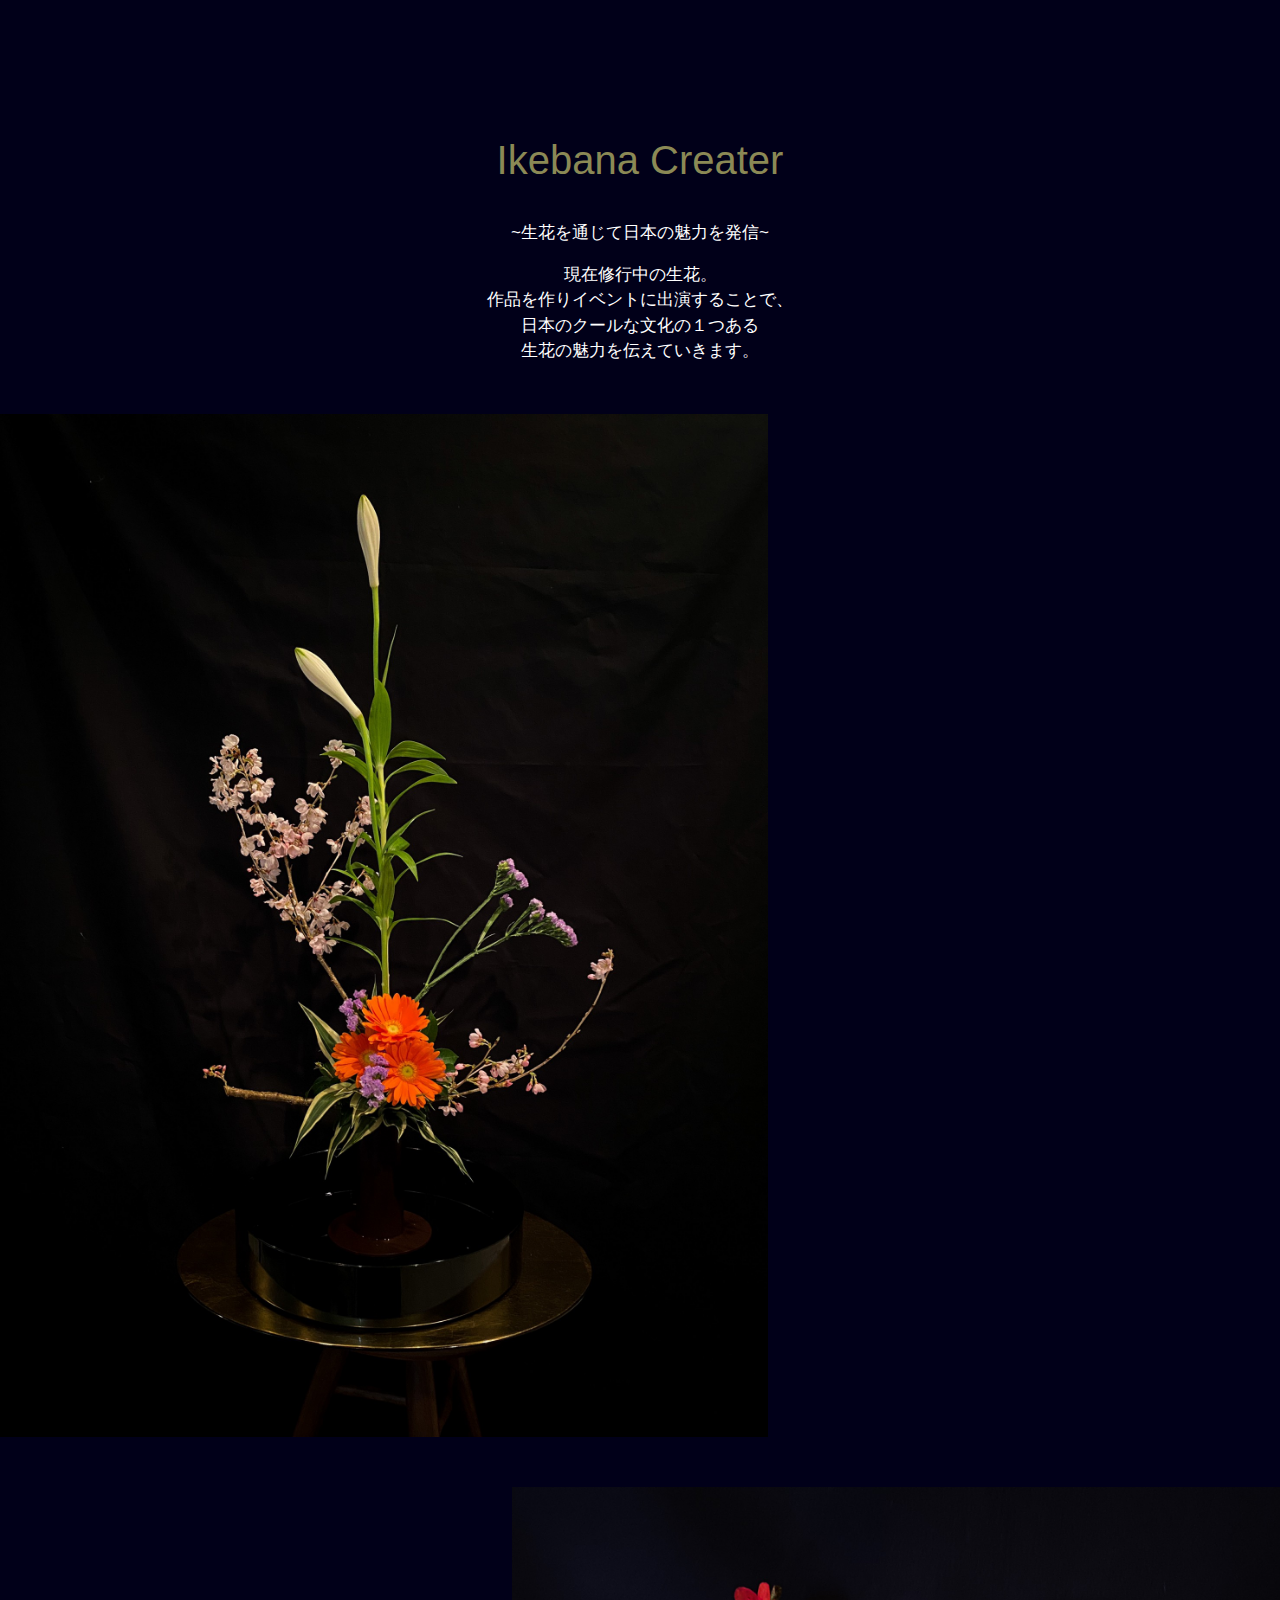
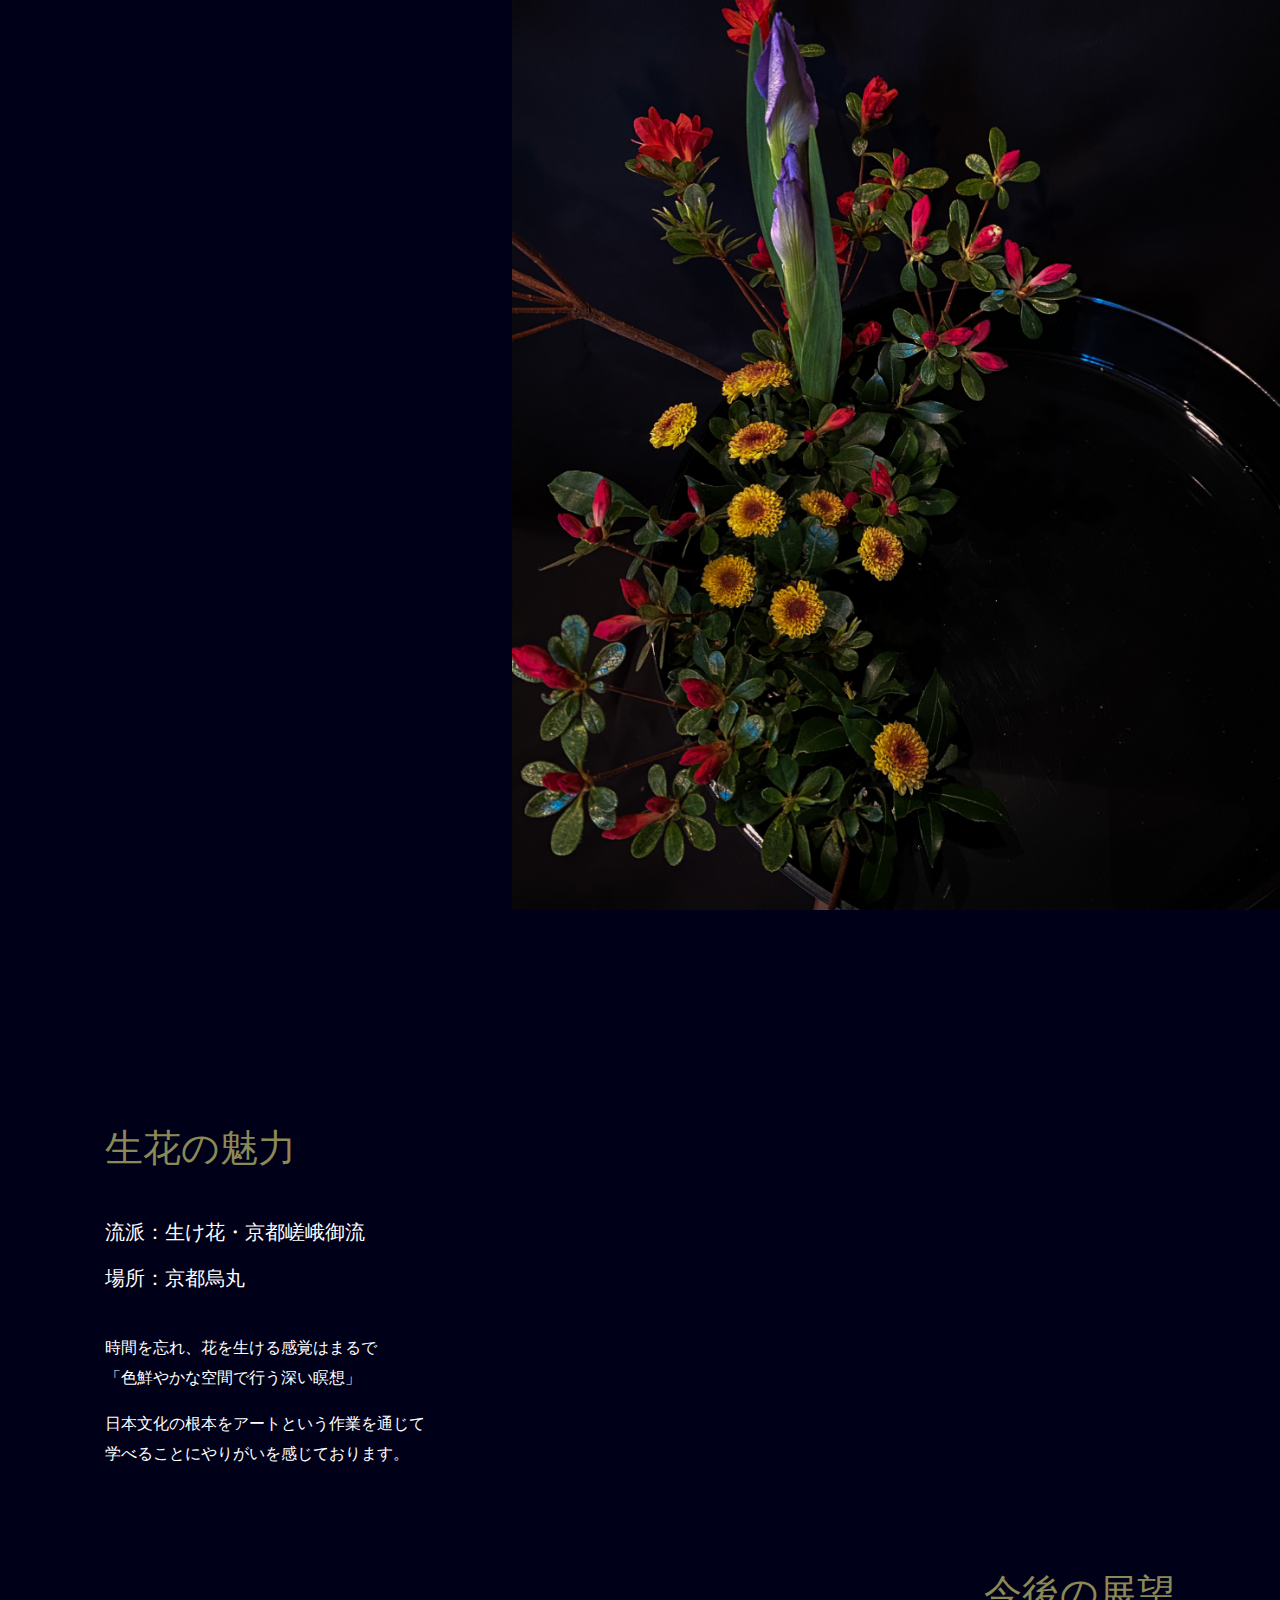
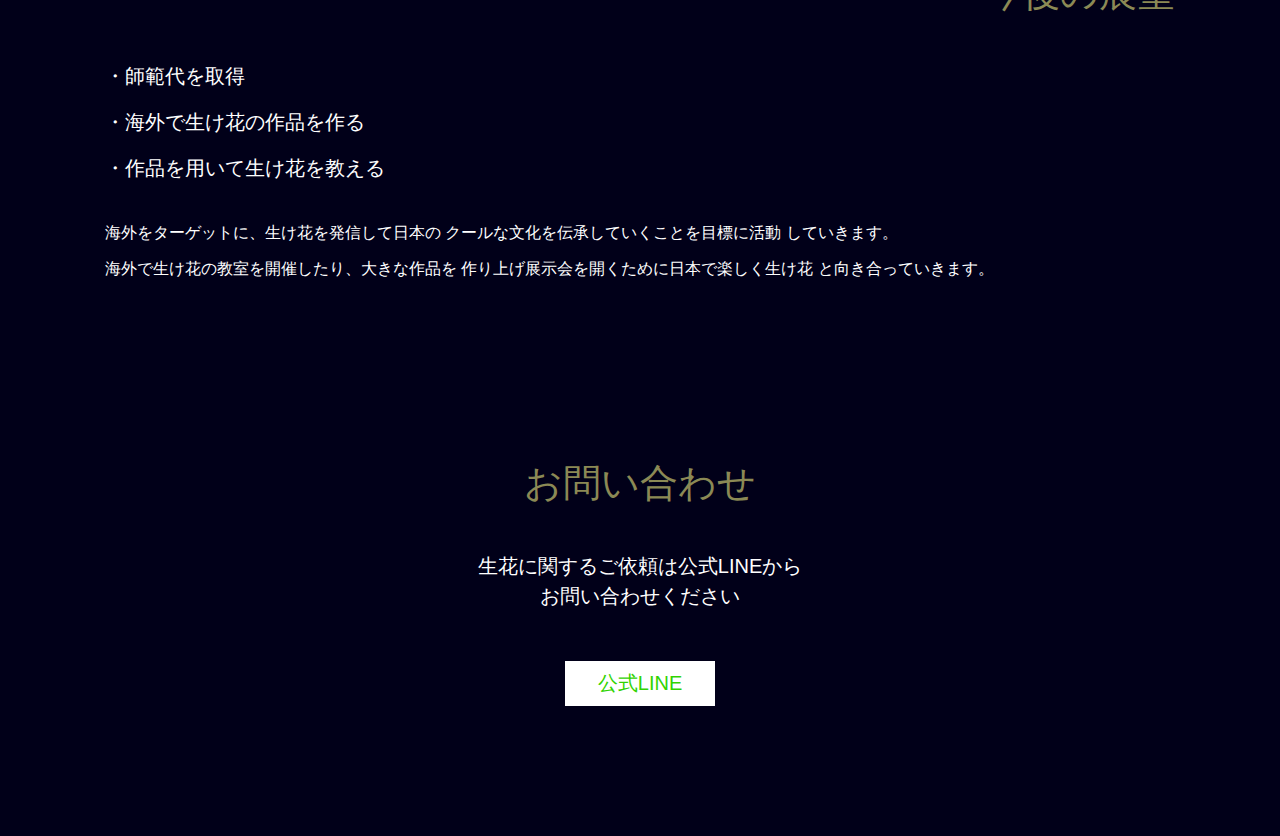
==== ikebana.html @ 538dd711 "test commit" ====
<!DOCTYPE html>
<html lang="ja">

<head>
  <meta charset="UTF-8">
  <meta http-equiv="X-UA-Compatible" content="IE=edge">
  <meta name="viewport" content="width=device-width, initial-scale=1.0">
  <!-- bootstrap -->
  <link rel="stylesheet" href="styles/vendors/bootstrap-reboot.css">
  <!-- google font -->
  <!-- font awesome -->
  <!-- swiper-min.css -->
  <link rel="stylesheet" href="styles/style.css">
  <title>Document</title>
</head>

<body>
  <div id="global-container">
    <div id="container">
      <!-- スクロール検知 -->
      <div class="header-torigger"></div>
      <header class="header">
        <div class="header__inner">
          <div class="header__logo">
            <a href="index.html">テスト</a>
          </div>
          <div class="header__menu-list">

          </div>
          <div class="mobile-menu__btn">
            <span></span>
            <span></span>
            <span></span>
          </div>
        </div>
      </header>
      <div id="content">
        <div class="main-content">
          <main>
            <section class="model_top">
              <div class="model_top__inner">
                <div class="model_top__heding">
                  <h2>Ikebana Creater</h2>
                  <p>~生花を通じて日本の魅力を発信~</p>
                  <p>現在修行中の生花。<br>
                    作品を作りイベントに出演することで、<br>
                    日本のクールな文化の１つある<br>
                    生花の魅力を伝えていきます。</p>
                </div>
                <div class="model_top__image left">
                  <img src="images/takuma21.jpg" alt="">
                </div>
                <div class="model_top__image right">
                  <img src="images/takuma18.jpg" alt="">
                </div>
              </div>
            </section>
            <section class="style section left">
              <div class="section__inner">
                <div class="section__heding">
                  <h2>生花の魅力</h2>
                </div>
                <div class="section__content">
                  <p>流派：生け花・京都嵯峨御流</p>
                  <p>場所：京都烏丸</p>
                </div>
                <div class="section__text">
                  <p>時間を忘れ、花を生ける感覚はまるで<br>
                    「色鮮やかな空間で行う深い瞑想」</p>
                  <p>日本文化の根本をアートという作業を通じて<br>
                    学べることにやりがいを感じております。
                  </p>
                </div>
              </div>
            </section>
            <section class="vision section right">
              <div class="section__inner">
                <div class="section__heding">
                  <h2>今後の展望</h2>
                </div>
                <div class="section__content">
                  <p>・師範代を取得</p>
                  <p>・海外で生け花の作品を作る</p>
                  <p>・作品を用いて生け花を教える</p>
                </div>
                <div class="section__text">
                  <p>海外をターゲットに、生け花を発信して日本の
                    クールな文化を伝承していくことを目標に活動
                    していきます。
                  </p>
                  <p>海外で生け花の教室を開催したり、大きな作品を
                    作り上げ展示会を開くために日本で楽しく生け花
                    と向き合っていきます。</p>
                </div>
              </div>
            </section>
            <section class="customer">
              <div class="customer__inner">
                <div class="customer__heding">
                  <h2>お問い合わせ</h2>
                </div>
                <div class="customer__text">
                  <p>生花に関するご依頼は公式LINEから<br>
                    お問い合わせください</p>
                </div>
                <div class="customer__btn">
                  <a href="#">公式LINE</a>
                </div>
              </div>
            </section>
          </main>
          <!-- <aside></aside> -->
        </div>
      </div>
      <footer>
      </footer>
    </div>
    <div class="mobile-menu">
      mobile-menuです。
    </div>
  </div>
  <!-- JavaScript -->
  <script src="scripts/libs/mobile-menu.js"></script>
  <script src="scripts/main.js"></script>
</body>

</html>
---- styles/style.css ----
@charset "UTF-8";
.cover-slide {
  position: relative;
  overflow: hidden;
}

.cover-slide::after {
  content: "";
  position: absolute;
  z-index: 2;
  top: 0;
  left: 0;
  right: 0;
  bottom: 0;
  background-color: #eaebe6;
  opacity: 0;
}

.cover-slide.inview::after {
  opacity: 1;
  -webkit-animation-name: kf-cover-slide;
          animation-name: kf-cover-slide;
  -webkit-animation-duration: 1.6s;
          animation-duration: 1.6s;
  -webkit-animation-timing-function: ease-in-out;
          animation-timing-function: ease-in-out;
  -webkit-animation-delay: 0s;
          animation-delay: 0s;
  -webkit-animation-iteration-count: 1;
          animation-iteration-count: 1;
  -webkit-animation-direction: normal;
          animation-direction: normal;
  -webkit-animation-fill-mode: both;
          animation-fill-mode: both;
}

@-webkit-keyframes kf-cover-slide {
  0% {
    -webkit-transform-origin: left;
            transform-origin: left;
    -webkit-transform: scaleX(0);
            transform: scaleX(0);
  }
  50% {
    -webkit-transform-origin: left;
            transform-origin: left;
    -webkit-transform: scaleX(1);
            transform: scaleX(1);
  }
  50.1% {
    -webkit-transform-origin: right;
            transform-origin: right;
    -webkit-transform: scaleX(1);
            transform: scaleX(1);
  }
  100% {
    -webkit-transform-origin: right;
            transform-origin: right;
    -webkit-transform: scaleX(0);
            transform: scaleX(0);
  }
}

@keyframes kf-cover-slide {
  0% {
    -webkit-transform-origin: left;
            transform-origin: left;
    -webkit-transform: scaleX(0);
            transform: scaleX(0);
  }
  50% {
    -webkit-transform-origin: left;
            transform-origin: left;
    -webkit-transform: scaleX(1);
            transform: scaleX(1);
  }
  50.1% {
    -webkit-transform-origin: right;
            transform-origin: right;
    -webkit-transform: scaleX(1);
            transform: scaleX(1);
  }
  100% {
    -webkit-transform-origin: right;
            transform-origin: right;
    -webkit-transform: scaleX(0);
            transform: scaleX(0);
  }
}

.img-zoom, .bg-img-zoom {
  opacity: 0;
}

.inview .img-zoom, .inview .bg-img-zoom {
  opacity: 1;
  -webkit-transition: -webkit-transform 0.3s ease;
  transition: -webkit-transform 0.3s ease;
  transition: transform 0.3s ease;
  transition: transform 0.3s ease, -webkit-transform 0.3s ease;
  -webkit-animation-name: kf-img-show;
          animation-name: kf-img-show;
  -webkit-animation-duration: 1.6s;
          animation-duration: 1.6s;
  -webkit-animation-timing-function: ease-in-out;
          animation-timing-function: ease-in-out;
  -webkit-animation-delay: 0s;
          animation-delay: 0s;
  -webkit-animation-iteration-count: 1;
          animation-iteration-count: 1;
  -webkit-animation-direction: normal;
          animation-direction: normal;
  -webkit-animation-fill-mode: none;
          animation-fill-mode: none;
}

.inview .img-zoom:hover, .inview .bg-img-zoom:hover {
  -webkit-transform: scale(1.05);
          transform: scale(1.05);
}

@-webkit-keyframes kf-img-show {
  0% {
    opacity: 0;
  }
  50% {
    opacity: 0;
  }
  50.1% {
    opacity: 1;
    -webkit-transform: scale(1.5);
            transform: scale(1.5);
  }
  100% {
    opacity: 1;
  }
}

@keyframes kf-img-show {
  0% {
    opacity: 0;
  }
  50% {
    opacity: 0;
  }
  50.1% {
    opacity: 1;
    -webkit-transform: scale(1.5);
            transform: scale(1.5);
  }
  100% {
    opacity: 1;
  }
}

.hover-darken::before {
  content: "";
  position: absolute;
  top: 0;
  left: 0;
  width: 100%;
  height: 100%;
  z-index: 1;
  -webkit-transition: background-color 0.3s ease;
  transition: background-color 0.3s ease;
  pointer-events: none;
  -webkit-animation-name: kf-img-show;
          animation-name: kf-img-show;
  -webkit-animation-duration: 1.6s;
          animation-duration: 1.6s;
  -webkit-animation-timing-function: ease-in-out;
          animation-timing-function: ease-in-out;
  -webkit-animation-delay: 0s;
          animation-delay: 0s;
  -webkit-animation-iteration-count: 1;
          animation-iteration-count: 1;
  -webkit-animation-direction: normal;
          animation-direction: normal;
  -webkit-animation-fill-mode: none;
          animation-fill-mode: none;
}

.hover-darken:hover::before {
  background-color: rgba(0, 0, 0, 0.4);
}

.bg-img-zoom {
  background-image: url(images/image-1.jpg);
  background-repeat: no-repeat;
  background-position: center;
  background-size: cover;
  width: 100%;
}

.img-bg50 {
  position: relative;
}

.img-bg50::before {
  display: block;
  content: '';
  padding-top: 50%;
}

h1,
h2,
h3,
h4,
h5,
h6 {
  font-weight: normal;
}

a:hover {
  text-decoration: none;
}

.py-lg, .hero__inner, .career__inner, .topics__inner, .others__inner, .model_top__inner, .section__inner, .customer__inner {
  padding: 80px 0;
}

.content-width, .others__inner, .section__inner, .customer__inner {
  width: 90%;
  margin: 0 auto;
  max-width: 1070px;
}

ul {
  list-style: none;
  margin: 0;
  padding: 0;
}

ul li {
  padding: 0;
  margin: 0;
}

body {
  font-family: "ヒラギノ明朝 ProN", "Hiragino Mincho ProN", "メイリオ", Meiryo, sans-serif;
}

#global-container {
  position: relative;
}

#container {
  position: relative;
}

.header {
  z-index: 100;
  opacity: 0;
  -webkit-transition: opacity 1s ease-in-out;
  transition: opacity 1s ease-in-out;
  position: fixed;
  top: 0;
  left: 0;
  width: 100%;
  height: 80px;
  background-color: rgba(255, 255, 255, 0.7);
}

.header__inner {
  width: calc(100% - 20px);
  margin: 0 auto;
  display: -webkit-box;
  display: -ms-flexbox;
  display: flex;
  -webkit-box-pack: justify;
      -ms-flex-pack: justify;
          justify-content: space-between;
  -webkit-box-align: center;
      -ms-flex-align: center;
          align-items: center;
}

.header__logo {
  line-height: 80px;
}

.header__logo a {
  display: block;
  color: #333;
}

.header__menu-list {
  display: none;
}

.header.torigger {
  -webkit-transition: opacity 1s ease-in-out;
  transition: opacity 1s ease-in-out;
  opacity: 1;
}

.hero {
  height: 100vh;
  background-color: #010019;
  border: none;
}

.hero__image > img {
  -o-object-fit: cover;
     object-fit: cover;
  width: 75%;
}

.hero__main {
  position: relative;
}

.hero__heding h1 {
  position: absolute;
  bottom: -100px;
  right: 0;
  text-align: end;
}

.hero__heding h1 span {
  font-weight: normal;
  letter-spacing: 2px;
  display: table;
  font-size: 50px;
  line-height: 50px;
  margin-bottom: 20px;
  margin-right: 10px;
  padding: 0 15px;
  background-color: #fff;
  color: #8b8955;
}

.hero__official {
  font-size: 30px;
  color: #fff;
  margin: 130px auto;
  text-align: center;
  text-decoration: underline;
}

.career__inner {
  background-color: #010019;
}

.career__image {
  text-align: right;
}

.career__image > h2 {
  color: #8b8955;
  font-size: 40px;
  margin-right: 20px;
}

.career__image .cover-slide {
  width: 70%;
  margin: 0 0 0 auto;
  position: relative;
}

.career__image .cover-slide img {
  -o-object-fit: cover;
     object-fit: cover;
  width: 100%;
}

.career__image .cover-slide::after {
  content: "";
  z-index: 2;
  position: absolute;
  top: 0;
  left: 0;
  right: 0;
  bottom: 0;
  background-color: rgba(255, 255, 255, 0.7);
}

.career__list {
  color: #fff;
  width: 80%;
  margin: 50px auto;
  font-size: 18px;
  margin-bottom: 0;
  line-height: 30px;
}

.topics__inner {
  background-color: #010019;
}

.topics__heding {
  color: #8b8955;
  text-align: center;
  font-size: 30px;
}

.topics__item {
  margin: 40px auto;
}

.topics__image-wrapper {
  position: relative;
}

.topics__image-wrapper img {
  -o-object-fit: cover;
     object-fit: cover;
  width: 100%;
  height: 200px;
}

.topics__image-wrapper h4 {
  position: absolute;
  right: 10px;
  top: 10px;
  color: #fff;
  font-size: 25px;
}

.topics__image-wrapper h4 span {
  display: table;
}

.topics__image-wrapper h4 span:nth-child(1) {
  margin-right: 20px;
}

.topics__image-wrapper h4 span:nth-child(2) {
  margin-left: 25px;
}

.topics__image-wrapper::after {
  position: absolute;
  right: 0;
  bottom: -200px;
  left: -180px;
  width: 0px;
  height: 0px;
  margin: auto;
  content: "";
  border-style: solid;
  border-color: rgba(241, 240, 244, 0.3) transparent transparent transparent;
  border-width: 200px 200px 200px 0;
}

.topics__view {
  position: relative;
  margin-right: 40px;
  margin-top: 40px;
  text-align: right;
}

.topics__view > p {
  color: white;
  font-size: 20px;
}

.topics__view > p::before {
  position: absolute;
  top: 15px;
  right: 110px;
  content: "";
  width: 60px;
  height: 1px;
  background-color: #fff;
}

.others {
  background-color: #010019;
}

.others__heding {
  color: #8b8955;
  font-size: 25px;
}

.others__images {
  margin: 0 auto;
}

.others__row {
  text-align: center;
}

.others__row > img {
  -o-object-fit: cover;
     object-fit: cover;
  margin-bottom: 20px;
}

.others__row.row1 > img, .others__row.row3 > img {
  width: 100%;
}

.others__row.row2 {
  display: -webkit-box;
  display: -ms-flexbox;
  display: flex;
  -webkit-box-pack: justify;
      -ms-flex-pack: justify;
          justify-content: space-between;
}

.others__row.row2 > img {
  width: 40%;
  -ms-flex-preferred-size: 48%;
      flex-basis: 48%;
}

.footer {
  padding: 10px;
}

.footer p {
  text-align: center;
}

/* model.html */
.model_top {
  background-color: #010019;
}

.model_top__heding {
  text-align: center;
}

.model_top__heding h2 {
  margin-top: 50px;
  margin-bottom: 30px;
  color: #8b8955;
  font-size: 40px;
}

.model_top__heding p {
  color: #fff;
  font-size: 17px;
}

.model_top__image {
  margin: 50px 0;
}

.model_top__image img {
  -o-object-fit: cover;
     object-fit: cover;
  width: 60%;
}

.model_top__image.right {
  text-align: right;
}

.section {
  background-color: #010019;
}

.section__heding {
  color: #8b8955;
  font-size: 25px;
}

.section p {
  color: #fff;
}

.section__content {
  margin: 40px auto;
  font-size: 20px;
}

.section__text {
  line-height: 30px;
}

.section.right .section__inner {
  padding-top: 0;
}

.section.right .section__heding {
  text-align: right;
}

.section.right .section__text {
  line-height: 20px;
}

.customer {
  background-color: #010019;
}

.customer__heding {
  color: #8b8955;
  font-size: 25px;
  text-align: center;
}

.customer__text {
  text-align: center;
  color: #fff;
  margin-top: 40px;
  font-size: 20px;
}

.customer__btn a {
  position: relative;
  color: #31d300;
  display: block;
  background: #fff;
  width: 150px;
  text-align: center;
  margin: 50px auto;
  height: 45px;
  line-height: 45px;
  font-size: 20px;
  overflow: hidden;
}

.customer__btn a::before {
  content: "";
  display: inline-block;
  position: absolute;
  top: 0;
  left: 0;
  width: 100%;
  height: 100%;
  background-color: #31d300;
  -webkit-transform: translateX(-100%);
          transform: translateX(-100%);
  z-index: -1;
  -webkit-transition: -webkit-transform 1s;
  transition: -webkit-transform 1s;
  transition: transform 1s;
  transition: transform 1s, -webkit-transform 1s;
}

.customer__btn a:hover::before {
  -webkit-transform: none;
          transform: none;
}

.mobile-menu {
  position: fixed;
  top: 80px;
  left: 0;
  right: 0;
  bottom: 0;
  width: 100%;
  height: 100vh;
  background-color: rgba(255, 255, 255, 0.7);
  -webkit-transform: translateY(calc(-100vh - 100px));
          transform: translateY(calc(-100vh - 100px));
  -webkit-transition: -webkit-transform 1s ease;
  transition: -webkit-transform 1s ease;
  transition: transform 1s ease;
  transition: transform 1s ease, -webkit-transform 1s ease;
  z-index: 10;
}

.mobile-menu.menu-open {
  -webkit-transform: translateY(0);
          transform: translateY(0);
}

.mobile-menu__btn {
  position: fixed;
  top: 25px;
  right: 10px;
}

.mobile-menu__btn > span {
  background-color: #333;
  width: 35px;
  height: 2px;
  display: block;
  margin-bottom: 9px;
  -webkit-transition: -webkit-transform 0.7s;
  transition: -webkit-transform 0.7s;
  transition: transform 0.7s;
  transition: transform 0.7s, -webkit-transform 0.7s;
}

.mobile-menu__btn > span:last-child {
  margin-bottom: 0;
}

.header.open .mobile-menu__btn > span:nth-child(1) {
  -webkit-transition-delay: 70ms;
          transition-delay: 70ms;
  -webkit-transform: translateY(11px) rotate(135deg);
          transform: translateY(11px) rotate(135deg);
}

.header.open .mobile-menu__btn > span:nth-child(2) {
  -webkit-transition-delay: 0s;
          transition-delay: 0s;
  -webkit-transform: translateX(-18px) scaleX(0);
          transform: translateX(-18px) scaleX(0);
}

.header.open .mobile-menu__btn > span:nth-child(3) {
  -webkit-transition-delay: 140ms;
          transition-delay: 140ms;
  -webkit-transform: translateY(-11px) rotate(-135deg);
          transform: translateY(-11px) rotate(-135deg);
}
/*# sourceMappingURL=style.css.map */
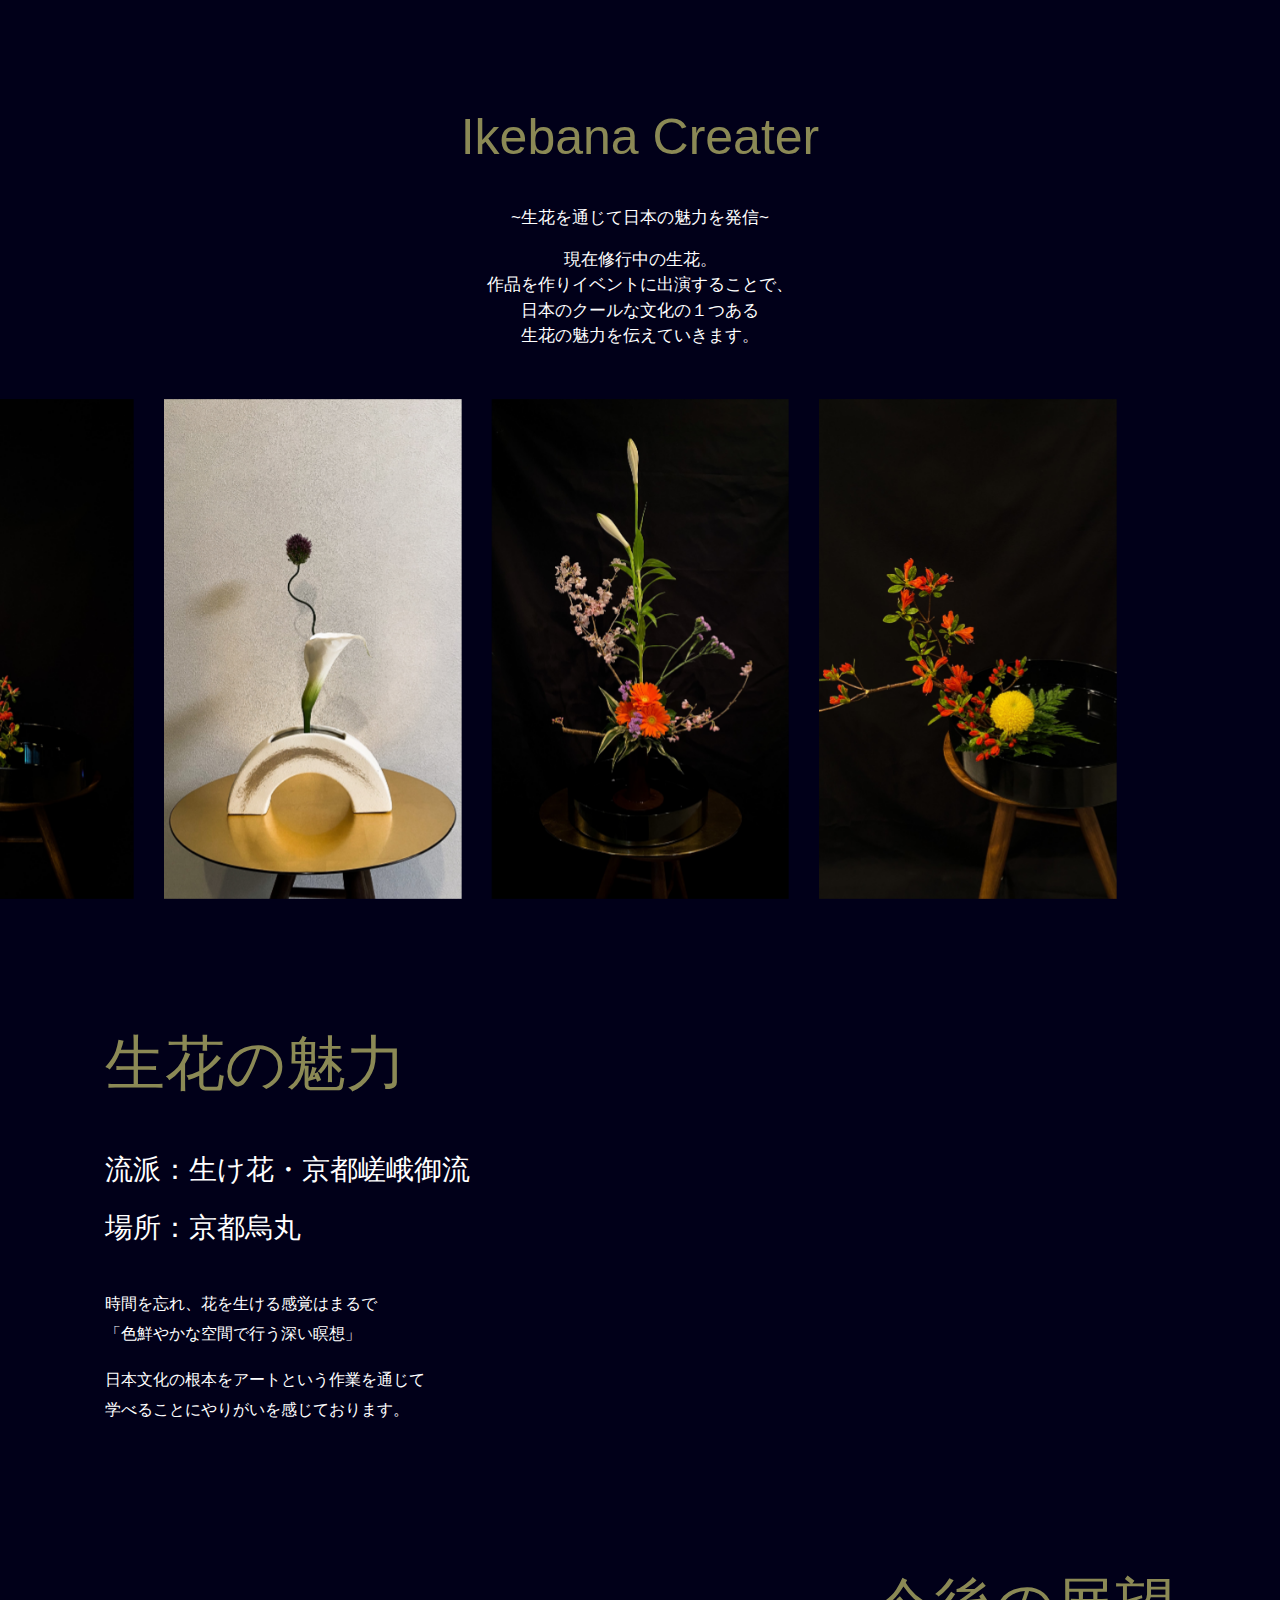
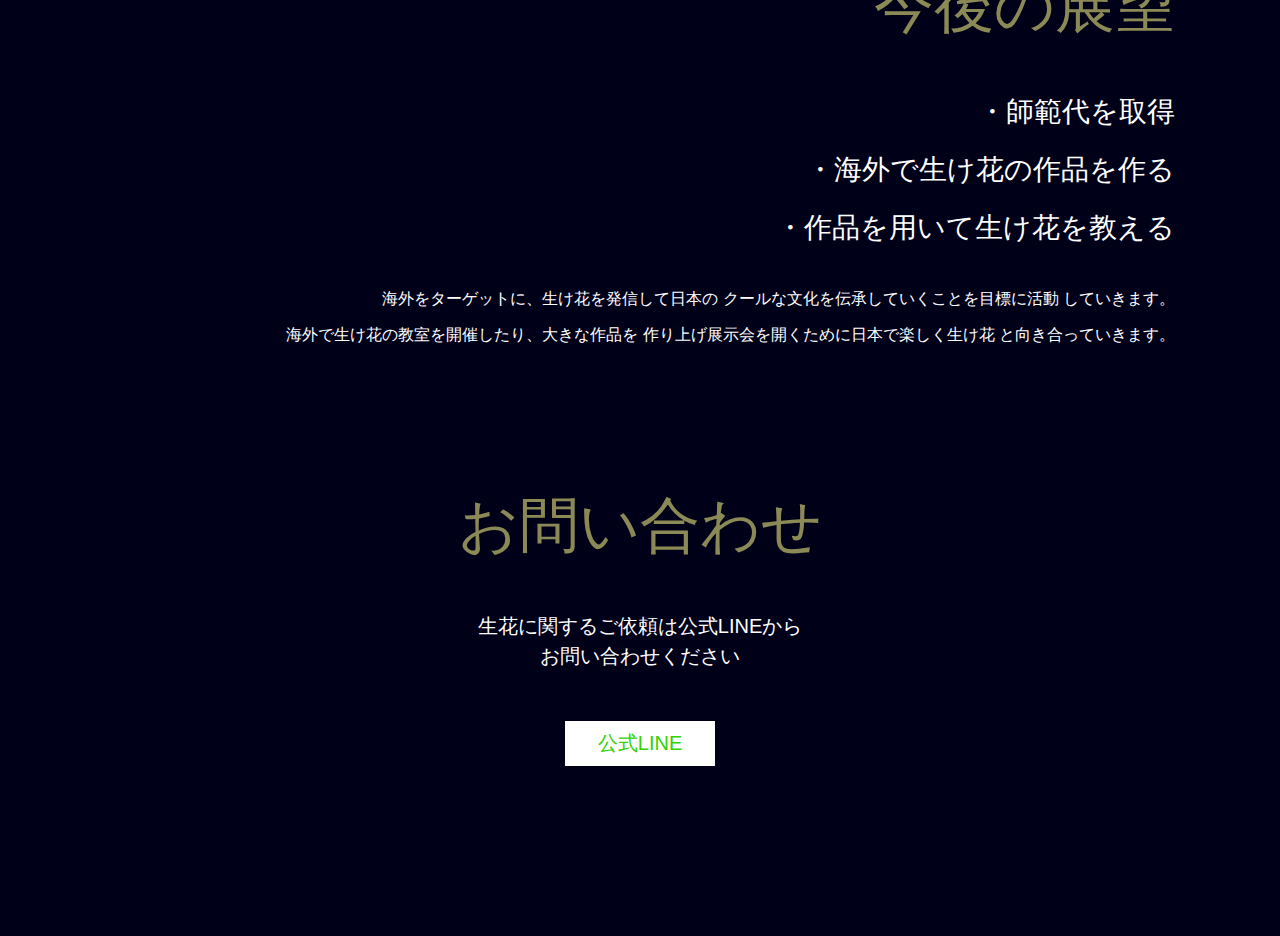
==== commit 2da24ac8: "add desctop design and mobile-mee-menu" ====
--- a/ikebana.html
+++ b/ikebana.html
@@ -10,6 +10,7 @@
   <!-- google font -->
   <!-- font awesome -->
   <!-- swiper-min.css -->
+  <link rel="stylesheet" href="https://unpkg.com/swiper/swiper-bundle.min.css" />
   <link rel="stylesheet" href="styles/style.css">
   <title>Document</title>
 </head>
@@ -22,12 +23,15 @@
       <header class="header">
         <div class="header__inner">
           <div class="header__logo">
-            <a href="index.html">テスト</a>
+            <a href="index.html">Takuma Official</a>
           </div>
-          <div class="header__menu-list">
-
+          <div class="header__menu mobile-none">
+            <ul>
+              <li><a href="model.html">Model</a></li>
+              <li><a href="ikebana.html">Ikebana</a></li>
+            </ul>
           </div>
-          <div class="mobile-menu__btn">
+          <div class="mobile-menu__btn desctop-none">
             <span></span>
             <span></span>
             <span></span>
@@ -47,11 +51,20 @@
                     日本のクールな文化の１つある<br>
                     生花の魅力を伝えていきます。</p>
                 </div>
-                <div class="model_top__image left">
+                <div class="model_top__image left desctop-none ">
                   <img src="images/takuma21.jpg" alt="">
                 </div>
-                <div class="model_top__image right">
+                <div class="model_top__image right desctop-none">
                   <img src="images/takuma18.jpg" alt="">
+                </div>
+                <div class="subhero-swiper mobile-none">
+                  <div class="swiper-wrapper">
+                    <div class="swiper-slide"><img src="images/takuma21.jpg" alt=""></div>
+                    <div class="swiper-slide"><img src="images/takuma13.jpg" alt=""></div>
+                    <div class="swiper-slide"><img src="images/takuma16.jpg" alt=""></div>
+                    <div class="swiper-slide"><img src="images/takuma17.jpg" alt=""></div>
+                    <div class="swiper-slide"><img src="images/takuma26.jpg" alt=""></div>
+                  </div>
                 </div>
               </div>
             </section>
@@ -116,10 +129,30 @@
       </footer>
     </div>
     <div class="mobile-menu">
-      mobile-menuです。
+      <div class="mobile-menu__inner">
+        <div class="mobile-menu__heding">
+          <h2>Topics<span></span></h2>
+        </div>
+        <div class="mobile-menu__list desctop-none">
+          <ul>
+            <li><a href="model.html">Model</a></li>
+            <li><a href="ikebana.html">Ikebana</a></li>
+          </ul>
+        </div>
+        <div class="mobile-menu__heding">
+          <h2>SNS<span></span></h2>
+        </div>
+        <div class="mobile-menu__list desctop-none">
+          <ul>
+            <li><a href="https://www.instagram.com/taku_sailing/">Instagram</a></li>
+            <li><a href="https://m.youtube.com/channel/UC5xnHM4iJIZSHpRstnQI4zA">Youtube</a></li>
+          </ul>
+        </div>
+      </div>
     </div>
   </div>
   <!-- JavaScript -->
+  <script src="https://unpkg.com/swiper/swiper-bundle.min.js"></script>
   <script src="scripts/libs/mobile-menu.js"></script>
   <script src="scripts/main.js"></script>
 </body>
--- a/styles/style.css
+++ b/styles/style.css
@@ -34,6 +34,56 @@
           animation-fill-mode: both;
 }
 
+.cover-slide.hero__cover.inview::after {
+  opacity: 1;
+  -webkit-animation-name: kf-hero-cover-slide-1;
+          animation-name: kf-hero-cover-slide-1;
+  -webkit-animation-duration: 2s;
+          animation-duration: 2s;
+  -webkit-animation-timing-function: ease-in-out;
+          animation-timing-function: ease-in-out;
+  -webkit-animation-delay: 0s;
+          animation-delay: 0s;
+  -webkit-animation-iteration-count: 1;
+          animation-iteration-count: 1;
+  -webkit-animation-direction: normal;
+          animation-direction: normal;
+  -webkit-animation-fill-mode: both;
+          animation-fill-mode: both;
+}
+
+.cover-slide.hero__cover.inview:nth-child(1)::after {
+  -webkit-transition-delay: 0.1s;
+          transition-delay: 0.1s;
+}
+
+.cover-slide.hero__cover.inview:nth-child(2)::after {
+  -webkit-transition-delay: 0.2s;
+          transition-delay: 0.2s;
+}
+
+.cover-slide.hero__cover.inview:nth-child(3)::after {
+  -webkit-transition-delay: 0.3s;
+          transition-delay: 0.3s;
+}
+
+.cover-slide.hero__cover.inview:nth-child(2)::after {
+  -webkit-animation-name: kf-hero-cover-slide-2;
+          animation-name: kf-hero-cover-slide-2;
+  -webkit-animation-duration: 2s;
+          animation-duration: 2s;
+  -webkit-animation-timing-function: ease-in-out;
+          animation-timing-function: ease-in-out;
+  -webkit-animation-delay: 0s;
+          animation-delay: 0s;
+  -webkit-animation-iteration-count: 1;
+          animation-iteration-count: 1;
+  -webkit-animation-direction: normal;
+          animation-direction: normal;
+  -webkit-animation-fill-mode: both;
+          animation-fill-mode: both;
+}
+
 @-webkit-keyframes kf-cover-slide {
   0% {
     -webkit-transform-origin: left;
@@ -85,6 +135,114 @@
             transform-origin: right;
     -webkit-transform: scaleX(0);
             transform: scaleX(0);
+  }
+}
+
+@-webkit-keyframes kf-hero-cover-slide-1 {
+  0% {
+    -webkit-transform-origin: top;
+            transform-origin: top;
+    -webkit-transform: scaleY(0);
+            transform: scaleY(0);
+  }
+  50% {
+    -webkit-transform-origin: top;
+            transform-origin: top;
+    -webkit-transform: scaleY(1);
+            transform: scaleY(1);
+  }
+  50.1% {
+    -webkit-transform-origin: bottom;
+            transform-origin: bottom;
+    -webkit-transform: scalY(1);
+            transform: scalY(1);
+  }
+  100% {
+    -webkit-transform-origin: bottom;
+            transform-origin: bottom;
+    -webkit-transform: scaleY(0);
+            transform: scaleY(0);
+  }
+}
+
+@keyframes kf-hero-cover-slide-1 {
+  0% {
+    -webkit-transform-origin: top;
+            transform-origin: top;
+    -webkit-transform: scaleY(0);
+            transform: scaleY(0);
+  }
+  50% {
+    -webkit-transform-origin: top;
+            transform-origin: top;
+    -webkit-transform: scaleY(1);
+            transform: scaleY(1);
+  }
+  50.1% {
+    -webkit-transform-origin: bottom;
+            transform-origin: bottom;
+    -webkit-transform: scalY(1);
+            transform: scalY(1);
+  }
+  100% {
+    -webkit-transform-origin: bottom;
+            transform-origin: bottom;
+    -webkit-transform: scaleY(0);
+            transform: scaleY(0);
+  }
+}
+
+@-webkit-keyframes kf-hero-cover-slide-2 {
+  0% {
+    -webkit-transform-origin: bottom;
+            transform-origin: bottom;
+    -webkit-transform: scaleY(0);
+            transform: scaleY(0);
+  }
+  50% {
+    -webkit-transform-origin: bottom;
+            transform-origin: bottom;
+    -webkit-transform: scaleY(1);
+            transform: scaleY(1);
+  }
+  50.1% {
+    -webkit-transform-origin: top;
+            transform-origin: top;
+    -webkit-transform: scalY(1);
+            transform: scalY(1);
+  }
+  100% {
+    -webkit-transform-origin: top;
+            transform-origin: top;
+    -webkit-transform: scaleY(0);
+            transform: scaleY(0);
+  }
+}
+
+@keyframes kf-hero-cover-slide-2 {
+  0% {
+    -webkit-transform-origin: bottom;
+            transform-origin: bottom;
+    -webkit-transform: scaleY(0);
+            transform: scaleY(0);
+  }
+  50% {
+    -webkit-transform-origin: bottom;
+            transform-origin: bottom;
+    -webkit-transform: scaleY(1);
+            transform: scaleY(1);
+  }
+  50.1% {
+    -webkit-transform-origin: top;
+            transform-origin: top;
+    -webkit-transform: scalY(1);
+            transform: scalY(1);
+  }
+  100% {
+    -webkit-transform-origin: top;
+            transform-origin: top;
+    -webkit-transform: scaleY(0);
+            transform: scaleY(0);
   }
 }
 
@@ -100,8 +258,8 @@
   transition: transform 0.3s ease, -webkit-transform 0.3s ease;
   -webkit-animation-name: kf-img-show;
           animation-name: kf-img-show;
-  -webkit-animation-duration: 1.6s;
-          animation-duration: 1.6s;
+  -webkit-animation-duration: 2s;
+          animation-duration: 2s;
   -webkit-animation-timing-function: ease-in-out;
           animation-timing-function: ease-in-out;
   -webkit-animation-delay: 0s;
@@ -117,6 +275,21 @@
 .inview .img-zoom:hover, .inview .bg-img-zoom:hover {
   -webkit-transform: scale(1.05);
           transform: scale(1.05);
+}
+
+.hero__cover.inview:nth-child(1) .img-zoom, .hero__cover.inview:nth-child(1) .bg-img-zoom {
+  -webkit-transition-delay: 1;
+          transition-delay: 1;
+}
+
+.hero__cover.inview:nth-child(2) .img-zoom, .hero__cover.inview:nth-child(2) .bg-img-zoom {
+  -webkit-transition-delay: 2;
+          transition-delay: 2;
+}
+
+.hero__cover.inview:nth-child(3) .img-zoom, .hero__cover.inview:nth-child(3) .bg-img-zoom {
+  -webkit-transition-delay: 3;
+          transition-delay: 3;
 }
 
 @-webkit-keyframes kf-img-show {
@@ -198,7 +371,7 @@
 
 .img-bg50::before {
   display: block;
-  content: '';
+  content: "";
   padding-top: 50%;
 }
 
@@ -211,6 +384,10 @@
   font-weight: normal;
 }
 
+a {
+  color: #fff;
+}
+
 a:hover {
   text-decoration: none;
 }
@@ -238,6 +415,10 @@
 
 body {
   font-family: "ヒラギノ明朝 ProN", "Hiragino Mincho ProN", "メイリオ", Meiryo, sans-serif;
+}
+
+.mobile-none {
+  display: none;
 }
 
 #global-container {
@@ -311,6 +492,7 @@
 }
 
 .hero__heding h1 {
+  z-index: 20;
   position: absolute;
   bottom: -100px;
   right: 0;
@@ -338,7 +520,7 @@
   text-decoration: underline;
 }
 
-.career__inner {
+.career {
   background-color: #010019;
 }
 
@@ -384,7 +566,7 @@
   line-height: 30px;
 }
 
-.topics__inner {
+.topics {
   background-color: #010019;
 }
 
@@ -398,8 +580,22 @@
   margin: 40px auto;
 }
 
+.topics__item a:hover .topics__view {
+  opacity: 1;
+}
+
+.topics__item a:hover .topics__view p::before {
+  width: 120px;
+}
+
+.topics__item a:hover .topics__image-wrapper img {
+  -webkit-transform: scale(1.2);
+          transform: scale(1.2);
+}
+
 .topics__image-wrapper {
   position: relative;
+  overflow: hidden;
 }
 
 .topics__image-wrapper img {
@@ -407,6 +603,10 @@
      object-fit: cover;
   width: 100%;
   height: 200px;
+  -webkit-transition: -webkit-transform 0.5s;
+  transition: -webkit-transform 0.5s;
+  transition: transform 0.5s;
+  transition: transform 0.5s, -webkit-transform 0.5s;
 }
 
 .topics__image-wrapper h4 {
@@ -433,10 +633,9 @@
   position: absolute;
   right: 0;
   bottom: -200px;
-  left: -180px;
+  left: 0;
   width: 0px;
   height: 0px;
-  margin: auto;
   content: "";
   border-style: solid;
   border-color: rgba(241, 240, 244, 0.3) transparent transparent transparent;
@@ -444,6 +643,9 @@
 }
 
 .topics__view {
+  opacity: 0.6;
+  -webkit-transition: opacity 0.5s;
+  transition: opacity 0.5s;
   position: relative;
   margin-right: 40px;
   margin-top: 40px;
@@ -463,6 +665,8 @@
   width: 60px;
   height: 1px;
   background-color: #fff;
+  -webkit-transition: width 1s;
+  transition: width 1s;
 }
 
 .others {
@@ -490,6 +694,7 @@
 
 .others__row.row1 > img, .others__row.row3 > img {
   width: 100%;
+  height: 100%;
 }
 
 .others__row.row2 {
@@ -499,10 +704,14 @@
   -webkit-box-pack: justify;
       -ms-flex-pack: justify;
           justify-content: space-between;
+  -webkit-box-align: start;
+      -ms-flex-align: start;
+          align-items: flex-start;
 }
 
 .others__row.row2 > img {
   width: 40%;
+  height: 250px;
   -ms-flex-preferred-size: 48%;
       flex-basis: 48%;
 }
@@ -661,6 +870,39 @@
           transform: translateY(0);
 }
 
+.mobile-menu__inner {
+  padding: 60px 30px;
+}
+
+.mobile-menu__heding h2 {
+  color: rgba(0, 0, 0, 0.8);
+  position: relative;
+  font-size: 40px;
+  margin-bottom: 50px;
+}
+
+.mobile-menu__heding h2 span {
+  width: 200px;
+  height: 1px;
+  background-color: rgba(0, 0, 0, 0.6);
+  position: absolute;
+  bottom: 0;
+  left: 0;
+}
+
+.mobile-menu__list {
+  margin-bottom: 50px;
+}
+
+.mobile-menu__list ul li {
+  margin: 20px 0;
+}
+
+.mobile-menu__list ul li a {
+  font-size: 25px;
+  color: rgba(0, 0, 0, 0.8);
+}
+
 .mobile-menu__btn {
   position: fixed;
   top: 25px;
@@ -703,4 +945,252 @@
   -webkit-transform: translateY(-11px) rotate(-135deg);
           transform: translateY(-11px) rotate(-135deg);
 }
+
+.swiper-container {
+  width: 100%;
+  padding-top: 50px;
+  padding-bottom: 100px;
+}
+
+.swiper-slide {
+  background-position: center;
+  background-size: cover;
+  width: 300px;
+  height: 300px;
+}
+
+.swiper-slide img {
+  display: block;
+  width: 300px;
+  height: 300px;
+  -o-object-fit: cover;
+     object-fit: cover;
+}
+
+@media (min-width: 960px) {
+  .desctop-none {
+    display: none;
+  }
+  .mobile-none {
+    display: block;
+  }
+  .py-lg, .hero__inner, .career__inner, .topics__inner, .others__inner, .model_top__inner, .section__inner, .customer__inner {
+    padding: 120px 0;
+  }
+  .content_width, .career__inner, .topics__inner {
+    width: 90%;
+    margin: 0 auto;
+    max-width: 1200px;
+  }
+  .header__inner {
+    width: calc(100% - 100px);
+  }
+  .header__inner .mobile-menu__btn {
+    right: 50px;
+  }
+  .header__menu ul {
+    display: -webkit-box;
+    display: -ms-flexbox;
+    display: flex;
+  }
+  .header__menu ul li {
+    margin-right: 40px;
+    font-size: 20px;
+  }
+  .header__menu ul li:last-child {
+    margin: 0;
+  }
+  .header__menu ul li a {
+    color: #333;
+    opacity: 0.7;
+    -webkit-transition: opacity 0.3s;
+    transition: opacity 0.3s;
+  }
+  .header__menu ul li a:hover {
+    opacity: 1;
+  }
+  .hero__inner {
+    padding-top: 0;
+  }
+  .hero__side {
+    position: absolute;
+    left: 40px;
+    top: 230px;
+  }
+  .hero__side a {
+    color: #fff;
+  }
+  .hero__side a p {
+    opacity: 0.6;
+    -webkit-transition: all 1s;
+    transition: all 1s;
+    width: 130px;
+    overflow: hidden;
+    font-size: 18px;
+    margin-bottom: 50px;
+    position: relative;
+  }
+  .hero__side a p span {
+    -webkit-transition: opacity 0.3s, -webkit-transform 1s;
+    transition: opacity 0.3s, -webkit-transform 1s;
+    transition: transform 1s, opacity 0.3s;
+    transition: transform 1s, opacity 0.3s, -webkit-transform 1s;
+    -webkit-transform: translateX(-110px);
+            transform: translateX(-110px);
+    content: "";
+    width: 200px;
+    height: 1px;
+    position: absolute;
+    bottom: 0;
+    left: 0;
+    background-color: #fff;
+    opacity: 0.6;
+  }
+  .hero__side a:hover p {
+    opacity: 1;
+    -webkit-transform: scale(1.1);
+            transform: scale(1.1);
+  }
+  .hero__side a:hover p span {
+    -webkit-transform: translateX(0);
+            transform: translateX(0);
+    opacity: 1;
+  }
+  .hero__desctop__images {
+    display: -webkit-box;
+    display: -ms-flexbox;
+    display: flex;
+    width: 85%;
+    margin: 0 0 0 auto;
+  }
+  .hero__desctop__images .cover-slide {
+    width: 33.3%;
+  }
+  .hero__desctop__images .cover-slide img {
+    -o-object-fit: cover;
+       object-fit: cover;
+    width: 100%;
+    height: 650px;
+  }
+  .hero__heding h1 {
+    left: 20px;
+    bottom: -30px;
+  }
+  .hero__heding h1 span {
+    font-size: 70px;
+    line-height: 70px;
+    margin-left: 20px;
+  }
+  .hero__heding h1 span:nth-child(2) {
+    margin-left: 70px;
+  }
+  .hero__official {
+    margin: 40px 40px;
+    font-size: 20px;
+    letter-spacing: 1px;
+    text-align: right;
+  }
+  .career {
+    background-color: #010019;
+  }
+  .career__inner {
+    display: -webkit-box;
+    display: -ms-flexbox;
+    display: flex;
+    -webkit-box-orient: horizontal;
+    -webkit-box-direction: reverse;
+        -ms-flex-direction: row-reverse;
+            flex-direction: row-reverse;
+    -webkit-box-align: end;
+        -ms-flex-align: end;
+            align-items: flex-end;
+  }
+  .career__image h2 {
+    font-size: 60px;
+    margin: 0;
+  }
+  .career__image .cover-slide {
+    width: 400px;
+    height: 500px;
+  }
+  .career__image .cover-slide img {
+    -o-object-position: 0 -50px;
+       object-position: 0 -50px;
+  }
+  .career__list {
+    font-size: 30px;
+    line-height: 50px;
+  }
+  .topics__heding h2 {
+    font-size: 60px;
+  }
+  .topics__wrapper {
+    display: -webkit-box;
+    display: -ms-flexbox;
+    display: flex;
+    -webkit-box-pack: justify;
+        -ms-flex-pack: justify;
+            justify-content: space-between;
+  }
+  .topics__item {
+    -ms-flex-preferred-size: 43%;
+        flex-basis: 43%;
+    margin: 100px 0;
+    overflow: hidden;
+  }
+  .topics__image-wrapper img {
+    height: 300px;
+  }
+  .topics__image-wrapper::after {
+    bottom: -34%;
+  }
+  .others__inner {
+    padding-top: 0;
+  }
+  .others__heding h2 {
+    font-size: 60px;
+  }
+  .model_top__inner {
+    padding-top: 50px;
+  }
+  .model_top__heding h2 {
+    font-size: 50px;
+  }
+  .subhero-swiper {
+    width: 100%;
+    height: 500px;
+    overflow: hidden;
+    margin-top: 50px;
+  }
+  .subhero-swiper .swiper-slide {
+    text-align: center;
+    font-size: 18px;
+    background: #fff;
+    /* Center slide text vertically */
+  }
+  .subhero-swiper .swiper-slide img {
+    display: block;
+    width: 100% !important;
+    height: 500px !important;
+    -o-object-fit: cover;
+       object-fit: cover;
+  }
+  .section__inner,
+  .customer__inner {
+    padding-top: 0;
+  }
+  .section__heding,
+  .customer__heding {
+    font-size: 40px;
+  }
+  .section__content,
+  .customer__content {
+    font-size: 28px;
+  }
+  .section.right .section__content,
+  .section.right .section__text {
+    margin: 40px 0 0 auto;
+    text-align: right;
+  }
+}
 /*# sourceMappingURL=style.css.map */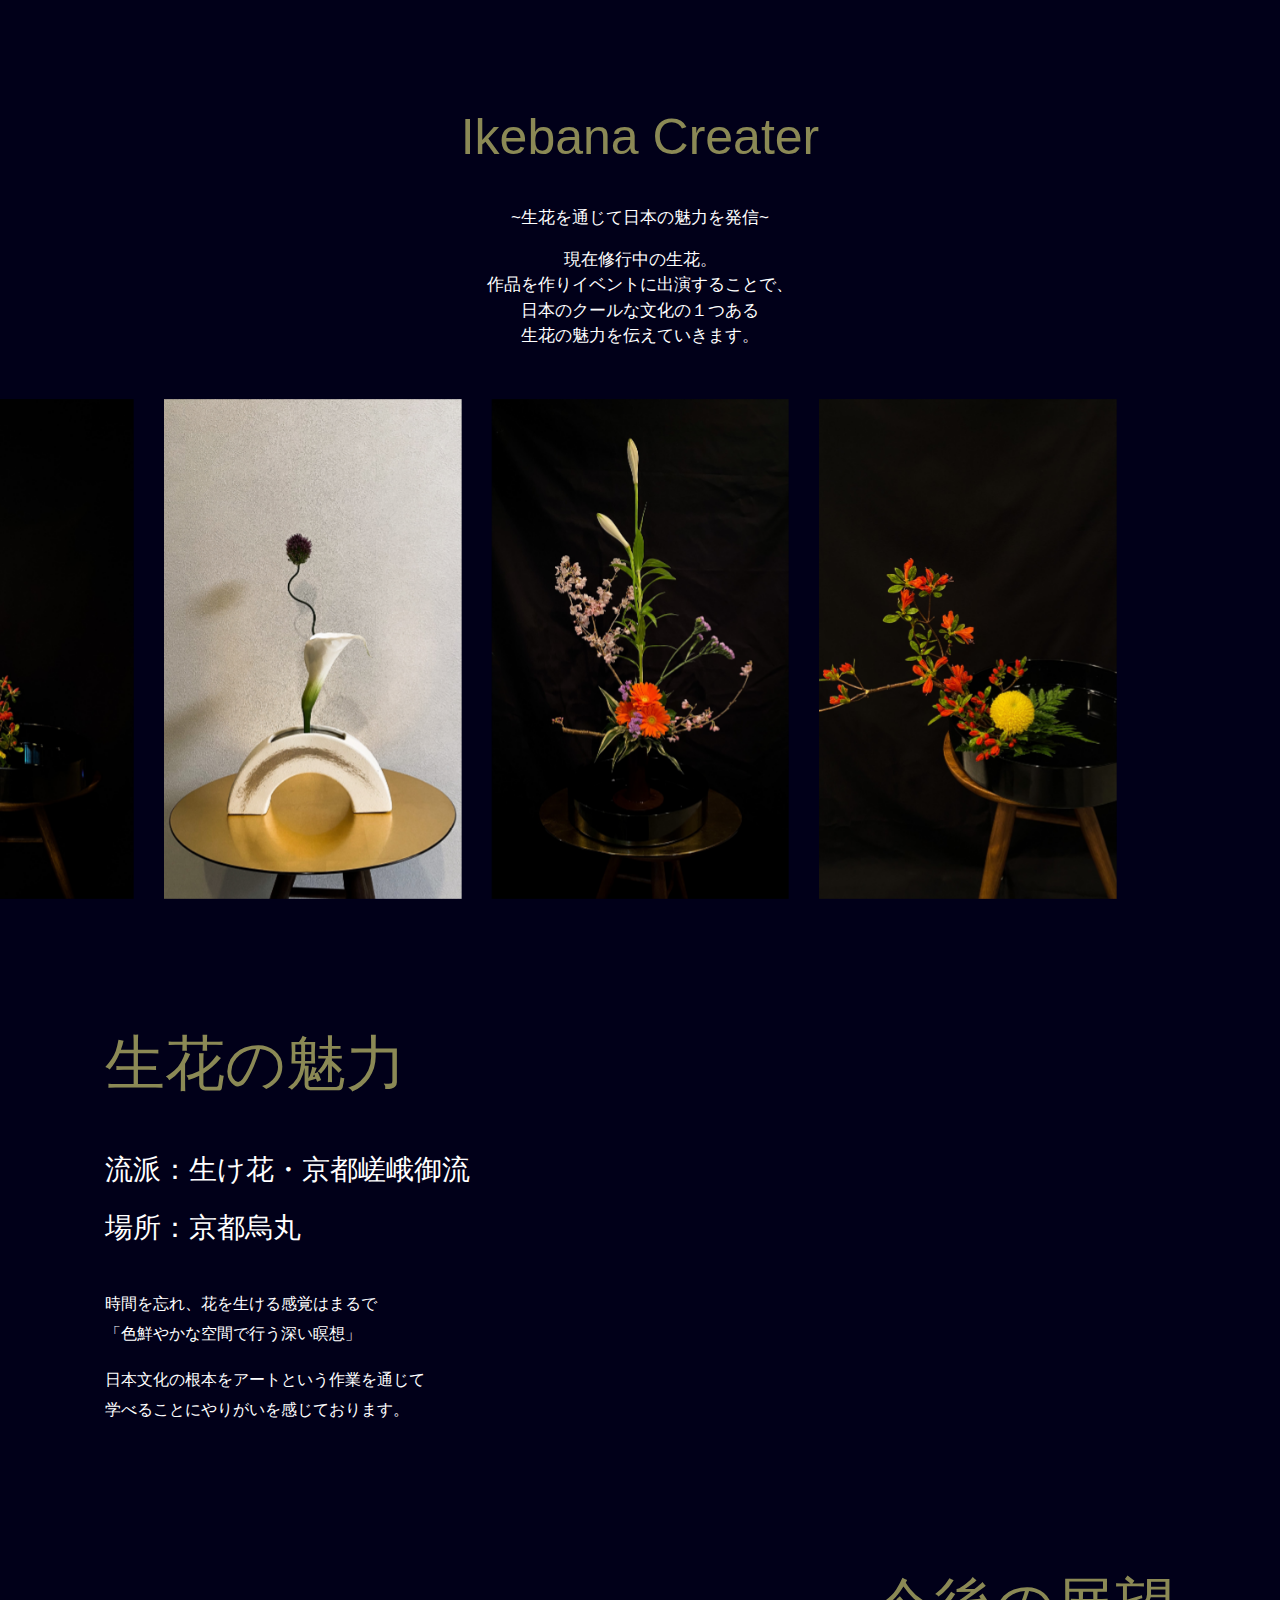
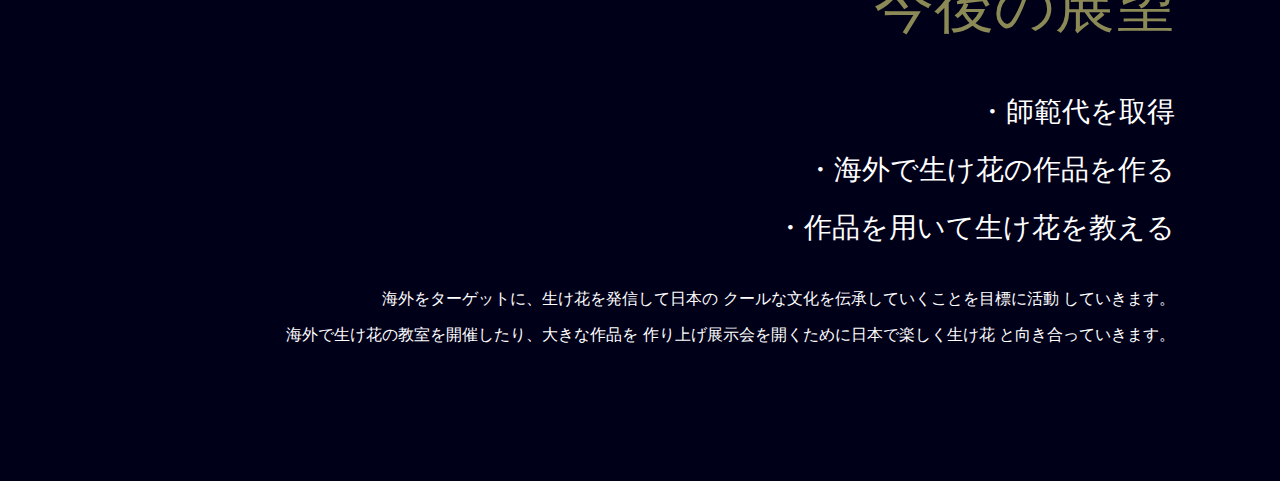
==== commit 44623352: "add official line and delete ikebana line" ====
--- a/ikebana.html
+++ b/ikebana.html
@@ -107,20 +107,6 @@
                 </div>
               </div>
             </section>
-            <section class="customer">
-              <div class="customer__inner">
-                <div class="customer__heding">
-                  <h2>お問い合わせ</h2>
-                </div>
-                <div class="customer__text">
-                  <p>生花に関するご依頼は公式LINEから<br>
-                    お問い合わせください</p>
-                </div>
-                <div class="customer__btn">
-                  <a href="#">公式LINE</a>
-                </div>
-              </div>
-            </section>
           </main>
           <!-- <aside></aside> -->
         </div>
